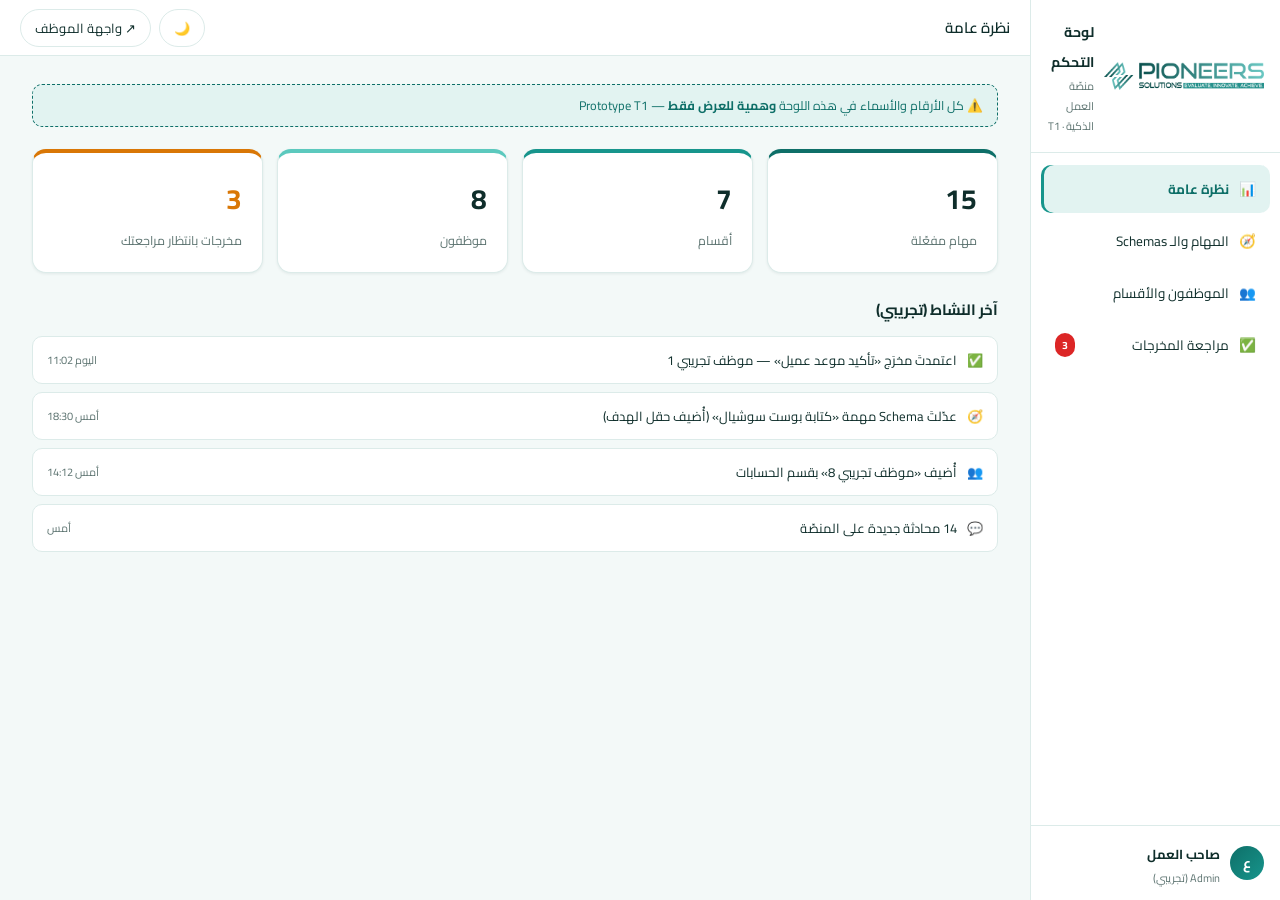
==== admin/index.html @ 3d386ad5 "Add files via upload" ====
<!DOCTYPE html>
<html lang="ar" dir="rtl">
<head>
  <meta charset="UTF-8">
  <meta name="viewport" content="width=device-width, initial-scale=1.0">
  <title>لوحة التحكم — منصّة العمل الذكية · Prototype T1</title>
  <link rel="icon" href="data:,"><!-- تبويب فارغ عمداً -->

  <!-- Professional Arabic/Latin font -->
  <link rel="preconnect" href="https://fonts.googleapis.com">
  <link rel="preconnect" href="https://fonts.gstatic.com" crossorigin>
  <link href="https://fonts.googleapis.com/css2?family=Cairo:wght@400;600;700;800&display=swap" rel="stylesheet">

  <!-- Reuse platform design system + admin-specific styles -->
  <link rel="stylesheet" href="../css/base.css">
  <link rel="stylesheet" href="../css/components.css">
  <link rel="stylesheet" href="../css/admin.css">
</head>
<body>

<div id="adminApp">
  <!-- ===== Admin Sidebar ===== -->
  <aside class="admin-side">
    <div class="side-head">
      <div class="logo">
        <span class="logo-fallback">⚙</span>
        <img src="../logo.png" alt="Logo" onload="this.parentElement.classList.add('has-img')">
      </div>
      <div>
        <strong>لوحة التحكم</strong>
        <small>منصّة العمل الذكية · T1</small>
      </div>
    </div>
    <nav class="admin-nav">
      <button class="nav-item active" data-view="overview">📊 <span>نظرة عامة</span></button>
      <button class="nav-item" data-view="tasks">🧭 <span>المهام والـ Schemas</span></button>
      <button class="nav-item" data-view="employees">👥 <span>الموظفون والأقسام</span></button>
      <button class="nav-item" data-view="review">✅ <span>مراجعة المخرجات</span> <b class="badge" id="reviewBadge">3</b></button>
    </nav>
    <div class="side-foot">
      <div class="avatar">ع</div>
      <div><b>صاحب العمل</b><small>Admin (تجريبي)</small></div>
    </div>
  </aside>

  <div class="scrim" id="scrim"></div>

  <!-- ===== Main ===== -->
  <main class="admin-main">
    <div class="topbar">
      <button class="burger" id="burgerBtn" aria-label="القائمة">☰</button>
      <h2 id="viewTitle">نظرة عامة</h2>
      <div class="top-actions">
        <button class="chip-btn" id="themeBtn">🌙</button>
        <a class="chip-btn" href="../index.html">↗ واجهة الموظف</a>
      </div>
    </div>

    <!-- ========== Overview ========== -->
    <section id="view-overview" class="admin-view active">
      <div class="demo-banner">⚠️ كل الأرقام والأسماء في هذه اللوحة <b>وهمية للعرض فقط</b> — Prototype T1</div>
      <div class="stat-grid">
        <div class="stat-tile"><span class="stat-num" id="statTasks">—</span><span class="stat-lbl">مهام مفعّلة</span></div>
        <div class="stat-tile"><span class="stat-num" id="statRoles">—</span><span class="stat-lbl">أقسام</span></div>
        <div class="stat-tile"><span class="stat-num" id="statEmps">—</span><span class="stat-lbl">موظفون</span></div>
        <div class="stat-tile warn"><span class="stat-num" id="statPending">—</span><span class="stat-lbl">مخرجات بانتظار مراجعتك</span></div>
      </div>
      <h3 class="sec-title">آخر النشاط (تجريبي)</h3>
      <div class="activity-list" id="activityList"></div>
    </section>

    <!-- ========== Tasks & Schemas ========== -->
    <section id="view-tasks" class="admin-view">
      <div class="view-head">
        <p class="view-sub">هنا تتحكم في «الممر الإجباري»: كل مهمة = تعليمات للنموذج + Schema حقول إلزامية.</p>
        <button class="btn-primary slim" id="newTaskAdminBtn">＋ مهمة جديدة</button>
      </div>
      <div class="tasks-layout">
        <div class="tasks-list" id="adminTaskList"></div>
        <div class="task-builder" id="taskBuilder">
          <div class="builder-empty" id="builderEmpty">⬆ اختر مهمة من القائمة لتحريرها — أو أنشئ مهمة جديدة</div>
          <div id="builderForm" style="display:none">
            <h3 class="sec-title">تحرير المهمة</h3>
            <div class="b-field"><label>اسم المهمة</label><input type="text" id="bName"></div>
            <div class="b-row">
              <div class="b-field"><label>الأيقونة</label><input type="text" id="bIcon" maxlength="2"></div>
              <div class="b-field"><label>القسم المسموح له</label>
                <select id="bRole">
                  <option value="reception">الاستقبال</option>
                  <option value="marketing">التسويق</option>
                  <option value="social">السوشيال ميديا</option>
                  <option value="website">المواقع والمتاجر</option>
                  <option value="stores">المستودعات</option>
                  <option value="hr">الموارد البشرية (HR)</option>
                  <option value="accounting">الحسابات</option>
                </select>
              </div>
            </div>
            <div class="b-field">
              <label>تعليمات النموذج (System Instructions) 🔒</label>
              <textarea id="bInstructions" rows="4" placeholder="التعليمات التي تحكم سلوك النموذج في هذه المهمة — لا يراها الموظف أبداً"></textarea>
              <small class="b-hint">لا يراها الموظف — تُخزَّن في الخادم فقط في النسخة الفعلية</small>
            </div>
            <h4 class="sec-title sm">حقول الـ Schema الإلزامية</h4>
            <div id="fieldsList"></div>
            <button class="chip-btn" id="addFieldBtn">＋ إضافة حقل</button>
            <div class="builder-actions">
              <button class="btn-primary slim" id="saveTaskBtn">حفظ (تجريبي)</button>
              <button class="chip-btn danger" id="disableTaskBtn">تعطيل المهمة</button>
            </div>
          </div>
        </div>
        <div class="task-preview">
          <h4 class="sec-title sm">👁 معاينة حية — كما يراها الموظف</h4>
          <div id="livePreview" class="preview-box"><div class="builder-empty">المعاينة تظهر عند اختيار مهمة</div></div>
        </div>
      </div>
    </section>

    <!-- ========== Employees & Roles ========== -->
    <section id="view-employees" class="admin-view">
      <p class="view-sub">كل موظف يُربط بقسم واحد — والقسم يحدد المهام التي يراها في مكتبته.</p>
      <table class="emp-table">
        <thead><tr><th>الموظف</th><th>القسم</th><th>الحالة</th><th></th></tr></thead>
        <tbody id="empTableBody"></tbody>
      </table>
      <button class="chip-btn" id="addEmpBtn">＋ إضافة موظف (تجريبي)</button>
    </section>

    <!-- ========== Review Queue ========== -->
    <section id="view-review" class="admin-view">
      <p class="view-sub">مخرجات الموظفين بانتظار قرارك — لا يُعتمد أي مخرَج تلقائياً (مراجعة بشرية إلزامية).</p>
      <div id="reviewList"></div>
    </section>
  </main>
</div>

<script src="../js/admin-data.js"></script>
<script src="../js/admin.js"></script>
</body>
</html>
---- css/base.css ----
/* ============================================================
   base.css — Design tokens (CSS Variables) · Reset · Themes · Logo
   Prototype T1 — منصّة العمل الذكية

   🎨 الباليت مستخرج من ألوان شعار Pioneers (درجات التيل):
   لتعديل أي درجة عدّل قيم --brand-* هنا فقط — كل الواجهة تتبعها.
   ============================================================ */

:root{
  /* درجات الشعار — من الأغمق للأفتح */
  --brand-900:#093734;
  --brand-700:#0e6f68;   /* اللون الأساسي (لون كلمة PIONEERS) */
  --brand-500:#17958c;   /* التيل المتوسط */
  --brand-300:#5cc9be;   /* الأكوا الفاتح (تدرج الأيقونة) */
  --brand-100:#d7f0ed;   /* أفتح درجة — خلفيات وشارات */

  --bg:#f3f9f8;
  --surface:#ffffff;
  --border:#dcebe9;
  --text:#0f2e2b;
  --text-2:#5c7370;
  --accent:var(--brand-700);
  --accent-soft:#e2f3f1;

  /* ألوان الحالات الوظيفية (نجاح/تحذير/خطأ) — تبقى مميزة للسلامة */
  --ok:#178c54;
  --warn:#d97706;
  --danger:#dc2626;

  --grad-brand:linear-gradient(135deg, var(--brand-700), var(--brand-500));
  --radius:14px;
  --shadow:0 1px 3px rgba(9,55,52,.08);
}

/* Dark theme — toggled via data-theme="dark" on <body> */
[data-theme="dark"]{
  --brand-100:#123430;

  --bg:#0c1917;
  --surface:#12231f;
  --border:#21403b;
  --text:#e6f2f0;
  --text-2:#8fa9a5;
  --accent:#3fc0b3;
  --accent-soft:#123430;

  --grad-brand:linear-gradient(135deg, #14857c, #3fc0b3);
  --shadow:0 1px 3px rgba(0,0,0,.45);
}

*{
  box-sizing:border-box;
  margin:0;
  padding:0;
  font-family:'Cairo',"Segoe UI",Tahoma,Arial,sans-serif;
}

body{
  background:var(--bg);
  color:var(--text);
  height:100vh;
  overflow:hidden;
  transition:background .25s, color .25s;
}

button{ font-family:inherit; cursor:pointer; }

.btn-primary{
  background:var(--grad-brand);
  color:#fff;
  border:none;
  border-radius:10px;
  padding:12px;
  font-size:15px;
  font-weight:700;
  transition:filter .15s, transform .1s;
}
.btn-primary:hover:not(:disabled){ filter:brightness(1.09); }
.btn-primary:active:not(:disabled){ transform:scale(.985); }
.btn-primary:disabled{ opacity:.45; cursor:not-allowed; }

/* ============ Burger + Scrim (قائمة الجوال) ============ */
.burger{
  display:none;
  align-items:center; justify-content:center;
  width:40px; height:40px;
  border:1px solid var(--border);
  border-radius:10px;
  background:var(--surface);
  color:var(--text);
  font-size:19px;
  flex-shrink:0;
}
.scrim{
  position:fixed; inset:0;
  background:rgba(9,55,52,.5);
  opacity:0; pointer-events:none;
  transition:opacity .2s;
  z-index:40;
}
.scrim.show{ opacity:1; pointer-events:auto; }
@media (max-width:860px){
  .burger{ display:inline-flex; }
}

/* ============ Logo ============
   يعرض logo.png من جذر المشروع تلقائياً؛
   وإن لم يوجد الملف يبقى الرمز الاحتياطي ⚙
   الشعار العريض (Wordmark) يُعرض كبيراً بلا صندوق حوله */
.logo{
  width:52px; height:52px;
  border-radius:14px;
  background:var(--grad-brand);
  color:#fff;
  display:flex; align-items:center; justify-content:center;
  font-size:26px; font-weight:700;
  margin:0 auto;
  overflow:hidden;
  flex-shrink:0;
}
.logo img{
  display:none;
  width:100%; height:100%;
  object-fit:contain;
}
.logo.has-img .logo-fallback{ display:none; }
.logo.has-img img{ display:block; }

/* عند تحميل الشعار: يتحرر من المربع ويُعرض بحجمه العريض */
.logo.has-img{
  width:auto;
  background:transparent;
  border:none;
  border-radius:10px;
}

/* شعار شاشة الدخول — كبير وبارز بعرض البطاقة */
.login-card .login-logo.has-img{
  width:100%;
  max-width:270px;
  height:96px;
  margin:0 auto 6px;
}

/* شعار الشريط الجانبي (واجهة الموظف + لوحة الأدمن) — عريض وواضح */
.side-head .logo.has-img,
.admin-side .side-head .logo.has-img{
  width:auto;
  max-width:160px;
  height:44px;
  margin:0;
}

/* في الوضع الداكن: خلفية بيضاء خفيفة خلف الشعار حتى يبقى مقروءاً */
[data-theme="dark"] .logo.has-img{
  background:#fff;
  padding:4px 8px;
}
---- css/components.css ----
/* ============================================================
   components.css — Task cards · Chat messages · Schema form cards
   ملوَّنة بدرجات شعار Pioneers فقط (--brand-*)
   Prototype T1 — منصّة العمل الذكية
   ============================================================ */

/* ===== Task library ===== */
.lib-hero h3{ font-size:22px; margin-bottom:6px; font-weight:800; }
.lib-hero p{ color:var(--text-2); font-size:14px; margin-bottom:26px; }

.role-badge{
  display:inline-flex; align-items:center; gap:6px;
  background:var(--grad-brand); color:#fff;
  border-radius:20px; padding:5px 14px;
  font-size:12px; font-weight:700;
  margin-bottom:14px;
}

.task-grid{
  display:grid;
  grid-template-columns:repeat(auto-fill,minmax(230px,1fr));
  gap:16px;
}
.task-card{
  background:var(--surface);
  border:1px solid var(--border);
  border-radius:var(--radius);
  padding:20px;
  cursor:pointer;
  transition:transform .15s, box-shadow .15s;
  box-shadow:var(--shadow);
  position:relative;
  overflow:hidden;
}
/* شريط علوي بدرجات الشعار — يتناوب بين ثلاث درجات */
.task-card::before{
  content:'';
  position:absolute; top:0; inset-inline:0;
  height:4px;
  background:var(--brand-700);
}
.task-card:nth-child(3n+2)::before{ background:var(--brand-500); }
.task-card:nth-child(3n)::before{ background:var(--brand-300); }

.task-card:hover{
  transform:translateY(-3px);
  box-shadow:0 8px 22px rgba(9,55,52,.16);
  border-color:var(--brand-300);
}
/* أيقونة داخل رقعة ملوَّنة بدرجات الشعار — تتناوب أيضاً */
.task-card .icon{
  font-size:24px;
  width:48px; height:48px;
  border-radius:13px;
  display:flex; align-items:center; justify-content:center;
  background:var(--brand-100);
  margin-bottom:12px;
}
.task-card:nth-child(3n+2) .icon{ background:var(--accent-soft); }
.task-card:nth-child(3n) .icon{ background:var(--brand-100); }

.task-card h4{ font-size:15px; margin-bottom:6px; font-weight:700; }
.task-card p{ font-size:12.5px; color:var(--text-2); line-height:1.5; }
.task-card .steps{ margin-top:12px; font-size:11px; color:var(--brand-500); font-weight:700; }
.task-card.locked{ opacity:.5; cursor:not-allowed; }
.task-card.locked::before{ background:var(--border); }
.task-card.locked:hover{ transform:none; border-color:var(--border); box-shadow:var(--shadow); }

/* ===== Chat messages ===== */
.messages{ flex:1; overflow-y:auto; padding:28px 0; }
.msg-row{
  max-width:760px;
  margin:0 auto 22px;
  padding:0 24px;
  display:flex; gap:12px;
}
.msg-avatar{
  width:32px; height:32px; border-radius:8px;
  flex-shrink:0;
  display:flex; align-items:center; justify-content:center;
  font-size:15px;
}
.msg-avatar.ai{ background:var(--grad-brand); color:#fff; }
.msg-avatar.user{ background:var(--brand-100); color:var(--brand-700); font-weight:700; }
.msg-body{ font-size:14.5px; line-height:1.75; padding-top:4px; min-width:0; flex:1; }
.msg-body .name{ font-size:12px; color:var(--text-2); margin-bottom:3px; }

/* ===== Schema form card (enforced inputs inside chat) ===== */
.form-card{
  background:var(--surface);
  border:1.5px solid var(--brand-500);
  border-radius:var(--radius);
  padding:20px;
  margin-top:12px;
  box-shadow:var(--shadow);
}
.form-card h5{ font-size:14px; margin-bottom:4px; display:flex; align-items:center; gap:8px; color:var(--brand-700); }
[data-theme="dark"] .form-card h5{ color:var(--brand-300); }
.form-card .req-note{ font-size:11.5px; color:var(--warn); margin-bottom:14px; }

.field{ margin-bottom:14px; }
.field label{ display:block; font-size:12.5px; font-weight:700; margin-bottom:6px; }
.field label .star{ color:var(--danger); }
.field input, .field select, .field textarea{
  width:100%;
  padding:10px 12px;
  border:1px solid var(--border);
  border-radius:9px;
  background:var(--bg); color:var(--text);
  font-size:13.5px;
}
.field input:focus, .field select:focus, .field textarea:focus{
  outline:none;
  border-color:var(--brand-500);
  box-shadow:0 0 0 3px var(--accent-soft);
}
.field textarea{ resize:vertical; min-height:64px; }
.field .valid-mark{ color:var(--ok); font-size:12px; display:none; }
.field.done .valid-mark{ display:inline; }

.form-progress{
  height:6px;
  background:var(--bg);
  border-radius:6px;
  margin-bottom:16px;
  overflow:hidden;
}
.form-progress i{
  display:block; height:100%; width:0%;
  background:linear-gradient(90deg, var(--brand-500), var(--brand-300));
  border-radius:6px;
  transition:width .3s;
}
.form-submit{ width:100%; }
.form-hint{ font-size:11.5px; color:var(--text-2); text-align:center; margin-top:8px; }

/* ===== Result card ===== */
.result-card{
  background:var(--accent-soft);
  border:1px solid var(--brand-300);
  border-radius:var(--radius);
  padding:18px;
  margin-top:12px;
  font-size:13.5px; line-height:1.8;
}
.result-card .tag{
  display:inline-block;
  background:var(--grad-brand); color:#fff;
  font-size:11px; border-radius:6px;
  padding:2px 10px; margin-bottom:8px;
  font-weight:700;
}

/* ===== Composer ===== */
.composer{
  border-top:1px solid var(--border);
  background:var(--surface);
  padding:14px 24px 18px;
}
.composer-inner{
  max-width:760px; margin:0 auto;
  display:flex; gap:10px; align-items:flex-end;
}
.composer textarea{
  flex:1;
  border:1px solid var(--border);
  border-radius:12px;
  padding:12px 14px;
  font-size:14px;
  background:var(--bg); color:var(--text);
  resize:none; height:48px;
}
.composer textarea:focus{
  outline:none;
  border-color:var(--brand-500);
}
.composer .send{
  background:var(--grad-brand);
  border:none; color:#fff;
  width:44px; height:44px;
  border-radius:11px; font-size:17px;
  flex-shrink:0;
}
.composer .send:disabled{ opacity:.4; cursor:not-allowed; }
.composer-note{
  max-width:760px; margin:8px auto 0;
  font-size:11px; color:var(--text-2); text-align:center;
}
.lock-banner{
  max-width:760px; margin:0 auto 10px;
  background:var(--accent-soft);
  border:1px dashed var(--brand-500);
  color:var(--brand-700);
  font-size:12px; border-radius:10px;
  padding:8px 14px;
  display:none; align-items:center; gap:8px;
}
[data-theme="dark"] .lock-banner{ color:var(--brand-300); }
.lock-banner.show{ display:flex; }

/* ===== 📱 الجوال ===== */
@media (max-width:860px){
  .task-grid{ grid-template-columns:repeat(auto-fill,minmax(150px,1fr)); gap:12px; }
  .task-card{ padding:16px 14px; }
  .lib-hero h3{ font-size:19px; }
}
---- css/admin.css ----
/* ============================================================
   admin.css — Admin console: nav · stat tiles · task builder ·
   employees table · review queue
   Prototype T1 — منصّة العمل الذكية (لوحة التحكم)
   يعتمد على tokens في base.css و بطاقات components.css
   ============================================================ */

#adminApp{ display:flex; height:100vh; }

/* ===== Sidebar ===== */
.admin-side{
  width:250px; flex-shrink:0;
  background:var(--surface);
  border-inline-end:1px solid var(--border);
  display:flex; flex-direction:column;
}
.admin-side .side-head{
  padding:16px; display:flex; align-items:center; gap:10px;
  border-bottom:1px solid var(--border);
}
.admin-side .side-head .logo{ width:34px; height:34px; font-size:17px; margin:0; }
.admin-side .side-head strong{ font-size:14px; }
.admin-side .side-head small{ display:block; font-size:11px; color:var(--text-2); }

.admin-nav{ flex:1; padding:12px 10px; display:flex; flex-direction:column; gap:4px; }
.nav-item{
  display:flex; align-items:center; gap:10px;
  padding:11px 14px;
  border:none; background:none;
  border-radius:10px;
  font-size:13.5px; color:var(--text);
  text-align:start; width:100%;
}
.nav-item:hover{ background:var(--bg); }
.nav-item.active{ background:var(--accent-soft); color:var(--accent); font-weight:700; box-shadow:inset 3px 0 0 var(--brand-500); }
.nav-item .badge{
  margin-inline-start:auto;
  background:var(--danger); color:#fff;
  font-size:10.5px; border-radius:10px;
  padding:2px 7px; font-weight:700;
}
.admin-side .side-foot{
  border-top:1px solid var(--border);
  padding:12px 16px; display:flex; align-items:center; gap:10px;
}
.admin-side .avatar{
  width:34px; height:34px; border-radius:50%;
  background:var(--grad-brand); color:#fff;
  display:flex; align-items:center; justify-content:center;
  font-weight:700; font-size:14px;
}
.admin-side .side-foot small{ color:var(--text-2); font-size:11px; display:block; }
.admin-side .side-foot b{ font-size:13px; }

/* ===== Main ===== */
.admin-main{ flex:1; display:flex; flex-direction:column; min-width:0; }
.admin-main .topbar{
  height:56px; border-bottom:1px solid var(--border);
  background:var(--surface);
  display:flex; align-items:center; justify-content:space-between;
  padding:0 20px;
}
.admin-main .topbar h2{ font-size:15px; font-weight:600; }
.admin-main .top-actions{ display:flex; gap:8px; }
.admin-main .chip-btn{
  border:1px solid var(--border); background:var(--surface); color:var(--text);
  border-radius:20px; padding:6px 14px; font-size:13px;
  text-decoration:none; display:inline-flex; align-items:center; gap:6px;
}
.admin-main .chip-btn:hover{ background:var(--bg); }
.chip-btn.danger{ color:var(--danger); border-color:var(--danger); }

.admin-view{ display:none; flex:1; overflow-y:auto; padding:28px 32px; }
.admin-view.active{ display:block; }

.demo-banner{
  background:var(--accent-soft); border:1px dashed var(--accent); color:var(--accent);
  border-radius:10px; padding:9px 14px; font-size:12.5px; margin-bottom:22px;
}
.view-head{ display:flex; align-items:center; justify-content:space-between; gap:14px; margin-bottom:18px; }
.view-sub{ color:var(--text-2); font-size:13.5px; margin-bottom:18px; }
.sec-title{ font-size:15px; margin:22px 0 12px; }
.sec-title.sm{ font-size:13px; margin:14px 0 10px; }
.btn-primary.slim{ padding:9px 18px; font-size:13.5px; width:auto; }

/* ===== Overview ===== */
.stat-grid{
  display:grid; grid-template-columns:repeat(auto-fit,minmax(170px,1fr));
  gap:14px;
}
.stat-tile{
  background:var(--surface); border:1px solid var(--border);
  border-radius:var(--radius); box-shadow:var(--shadow);
  padding:20px; display:flex; flex-direction:column; gap:4px;
}
.stat-tile .stat-num{ font-size:28px; font-weight:700; }
.stat-tile .stat-lbl{ font-size:12.5px; color:var(--text-2); }
/* شرائط علوية بدرجات الشعار — تتناوب */
.stat-tile{ border-top:4px solid var(--brand-700); }
.stat-grid .stat-tile:nth-child(2){ border-top-color:var(--brand-500); }
.stat-grid .stat-tile:nth-child(3){ border-top-color:var(--brand-300); }
.stat-tile.warn{ border-top-color:var(--warn); }
.stat-tile.warn .stat-num{ color:var(--warn); }

.activity-list{ display:flex; flex-direction:column; gap:8px; }
.activity-item{
  background:var(--surface); border:1px solid var(--border);
  border-radius:10px; padding:11px 14px;
  font-size:13px; display:flex; gap:10px; align-items:center;
}
.activity-item small{ margin-inline-start:auto; color:var(--text-2); font-size:11px; white-space:nowrap; }

/* ===== Tasks & Schema builder ===== */
.tasks-layout{
  display:grid;
  grid-template-columns:230px 1fr 300px;
  gap:18px; align-items:start;
}
.tasks-list{ display:flex; flex-direction:column; gap:8px; }
.t-item{
  background:var(--surface); border:1px solid var(--border);
  border-radius:10px; padding:12px 14px;
  cursor:pointer; font-size:13px;
  display:flex; align-items:center; gap:9px;
}
.t-item:hover{ border-color:var(--accent); }
.t-item.active{ border-color:var(--brand-500); background:var(--accent-soft); font-weight:700; }
.t-item .t-role{ margin-inline-start:auto; font-size:10.5px; color:var(--text-2); }
.t-item.off{ opacity:.45; }

.task-builder{
  background:var(--surface); border:1px solid var(--border);
  border-radius:var(--radius); box-shadow:var(--shadow);
  padding:20px; min-height:340px;
}
.builder-empty{ color:var(--text-2); font-size:13px; text-align:center; padding:40px 10px; }
.b-field{ margin-bottom:13px; }
.b-row{ display:grid; grid-template-columns:90px 1fr; gap:12px; }
.b-field label{ display:block; font-size:12.5px; font-weight:600; margin-bottom:6px; }
.b-field input, .b-field select, .b-field textarea{
  width:100%; padding:9px 12px;
  border:1px solid var(--border); border-radius:9px;
  background:var(--bg); color:var(--text); font-size:13px;
}
.b-hint{ display:block; font-size:11px; color:var(--warn); margin-top:5px; }
.builder-actions{ display:flex; gap:10px; margin-top:18px; }

.f-row{
  display:grid; grid-template-columns:1fr 110px 34px;
  gap:8px; margin-bottom:8px; align-items:center;
}
.f-row input, .f-row select{
  padding:8px 10px; border:1px solid var(--border); border-radius:8px;
  background:var(--bg); color:var(--text); font-size:12.5px; width:100%;
}
.f-del{
  border:1px solid var(--border); background:var(--surface); color:var(--danger);
  border-radius:8px; height:34px; font-size:14px;
}
.f-del:hover{ border-color:var(--danger); }

.task-preview .preview-box{
  background:var(--bg); border:1px dashed var(--border);
  border-radius:var(--radius); padding:14px;
}
.task-preview .form-card{ margin-top:0; }

/* ===== Employees ===== */
.emp-table{
  width:100%; border-collapse:collapse;
  background:var(--surface); border:1px solid var(--border);
  border-radius:var(--radius); overflow:hidden;
  font-size:13px; margin-bottom:14px;
}
.emp-table th, .emp-table td{
  padding:12px 14px; text-align:start;
  border-bottom:1px solid var(--border);
}
.emp-table th{ background:var(--bg); font-size:12px; color:var(--text-2); }
.emp-table select{
  padding:7px 10px; border:1px solid var(--border); border-radius:8px;
  background:var(--bg); color:var(--text); font-size:12.5px;
}
.pill{ font-size:11px; border-radius:12px; padding:3px 10px; font-weight:600; }
.pill.on{ background:#e8f7ee; color:var(--ok); }
.pill.off{ background:#fdeaea; color:var(--danger); }
[data-theme="dark"] .pill.on{ background:#12301d; }
[data-theme="dark"] .pill.off{ background:#3a1717; }

/* ===== Review queue ===== */
.review-card{
  background:var(--surface); border:1px solid var(--border);
  border-radius:var(--radius); box-shadow:var(--shadow);
  padding:18px; margin-bottom:14px;
}
.review-meta{
  display:flex; gap:10px; align-items:center;
  font-size:12px; color:var(--text-2); margin-bottom:10px; flex-wrap:wrap;
}
.review-meta b{ color:var(--text); font-size:13px; }
.review-output{
  background:var(--bg); border:1px solid var(--border);
  border-radius:10px; padding:12px 14px;
  font-size:13.5px; line-height:1.8; margin-bottom:12px;
}
.review-actions{ display:flex; gap:10px; }
.btn-ok{
  background:var(--ok); color:#fff; border:none;
  border-radius:9px; padding:9px 18px; font-size:13px; font-weight:600;
}
.btn-back{
  background:none; color:var(--warn); border:1px solid var(--warn);
  border-radius:9px; padding:9px 18px; font-size:13px;
}
.review-done{ opacity:.55; }
.review-done .review-actions{ display:none; }
.review-state{ font-size:12px; font-weight:700; }
.review-state.ok{ color:var(--ok); }
.review-state.back{ color:var(--warn); }
.empty-note{ color:var(--text-2); font-size:13px; text-align:center; padding:30px; }


/* ============================================================
   📱 الجوال — لوحة الأدمن: برجر + أعمدة مكدسة
   ============================================================ */
@media (max-width:860px){
  .admin-side{
    position:fixed; top:0; bottom:0;
    width:270px; max-width:84vw;
    z-index:50;
    transition:transform .25s ease;
    box-shadow:0 0 30px rgba(9,55,52,.25);
  }
  [dir="rtl"] .admin-side{ right:0; transform:translateX(102%); }
  [dir="ltr"] .admin-side{ left:0;  transform:translateX(-102%); }
  .admin-side.open{ transform:translateX(0) !important; }

  .admin-main .topbar{ padding:0 12px; }
  .admin-view{ padding:18px 14px; }

  .tasks-layout{ grid-template-columns:1fr; }
  .task-preview{ order:3; }

  .stat-grid{ grid-template-columns:repeat(2,1fr); }
  .stat-tile .stat-num{ font-size:22px; }

  .emp-table{ display:block; overflow-x:auto; white-space:nowrap; }
  .view-head{ flex-direction:column; align-items:stretch; }
  .b-row{ grid-template-columns:80px 1fr; }
  .review-actions{ flex-wrap:wrap; }
}
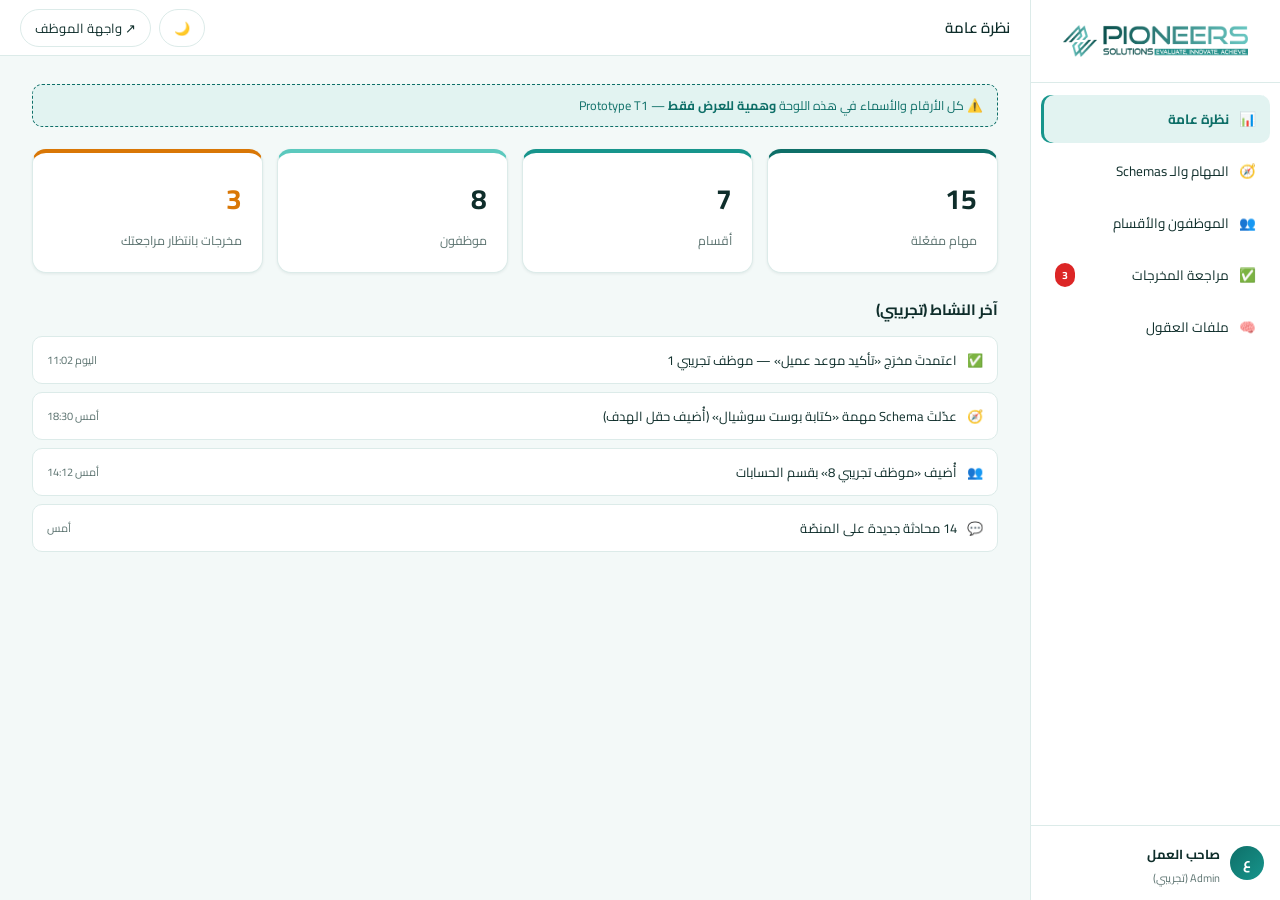
==== commit a3711d02: "Update index.html" ====
--- a/admin/index.html
+++ b/admin/index.html
@@ -36,6 +36,7 @@
       <button class="nav-item" data-view="tasks">🧭 <span>المهام والـ Schemas</span></button>
       <button class="nav-item" data-view="employees">👥 <span>الموظفون والأقسام</span></button>
       <button class="nav-item" data-view="review">✅ <span>مراجعة المخرجات</span> <b class="badge" id="reviewBadge">3</b></button>
+      <button class="nav-item" data-view="mindfiles">🧠 <span>ملفات العقول</span></button>
     </nav>
     <div class="side-foot">
       <div class="avatar">ع</div>
@@ -132,6 +133,42 @@
       <p class="view-sub">مخرجات الموظفين بانتظار قرارك — لا يُعتمد أي مخرَج تلقائياً (مراجعة بشرية إلزامية).</p>
       <div id="reviewList"></div>
     </section>
+
+    <!-- ========== Mind Files (منظومة العقول · المرحلة 1) ========== -->
+    <section id="view-mindfiles" class="admin-view">
+      <div class="demo-banner">🔒 GOV-SEC: فلتر البوابة يُفعَّل في المرحلة 3 — <b>حتى حينها: بيانات وهمية فقط، ممنوع أي بيانات حقيقية</b> (تراخيص · سجلات · أسرار).</div>
+      <div class="view-head">
+        <p class="view-sub">مكتبة ملفات منظومة العقول — الترويسة-9 إلزامية كاملة، والفراغ المقصود يُكتب <b>-</b> صراحة.</p>
+        <div>
+          <button class="chip-btn" id="mfTabActive">النشطة (Active)</button>
+          <button class="chip-btn" id="mfTabArchive">🗄 الأرشيف (Superseded)</button>
+        </div>
+      </div>
+
+      <div class="task-builder" style="margin-bottom:16px">
+        <h4 class="sec-title sm">＋ إدخال ملف جديد (الترويسة-9)</h4>
+        <div class="b-row" style="grid-template-columns:2fr 1fr 1fr">
+          <div class="b-field"><label>1· الملف (نظام التسمية §14)</label><input type="text" id="mfName" placeholder="ALL_GOV_M6_Operating-Rules_V1-0_170726"></div>
+          <div class="b-field"><label>3· الحالة</label><select id="mfStage"><option>V</option><option>T1</option><option>T2</option><option>T3</option><option>Final</option></select></div>
+          <div class="b-field"><label>نسخة</label><input type="text" id="mfStageV" value="V1.0"></div>
+        </div>
+        <div class="b-row" style="grid-template-columns:1fr 1fr 1fr">
+          <div class="b-field"><label>4· حالة السريان</label><select id="mfStatus"><option>Active</option><option>Superseded</option><option>Gap</option></select></div>
+          <div class="b-field"><label>5· يلغي (- أو اسم ملف)</label><input type="text" id="mfSupersedes" value="-"></div>
+          <div class="b-field"><label>6· الطبقة</label><input type="text" id="mfLayer" placeholder="central / dept:MKT / role:seo"></div>
+        </div>
+        <div class="b-row" style="grid-template-columns:1fr 1fr 1fr">
+          <div class="b-field"><label>7· يورَّث إلى</label><input type="text" id="mfInherits" placeholder="all / dept:MKT / -"></div>
+          <div class="b-field"><label>8· حساسية السطح</label><select id="mfSens"><option>2-internal-no-output</option><option>1-surface</option><option>0-public</option></select></div>
+          <div class="b-field"><label>9· القرار الأم</label><input type="text" id="mfDecision" placeholder="D-16 / -"></div>
+        </div>
+        <div class="b-field"><label>المحتوى (Markdown كاملاً)</label><textarea id="mfContent" rows="6" placeholder="الصق محتوى الملف كما اعتُمد حرفياً"></textarea></div>
+        <button class="btn-primary slim" id="mfCreateBtn">إدخال الملف</button>
+        <small id="mfMsg" style="display:block;margin-top:8px;color:var(--text-2)"></small>
+      </div>
+
+      <div id="mfList"></div>
+    </section>
   </main>
 </div>
 
--- a/css/base.css
+++ b/css/base.css
@@ -146,10 +146,14 @@
 .side-head .logo.has-img,
 .admin-side .side-head .logo.has-img{
   width:auto;
-  max-width:160px;
-  height:44px;
-  margin:0;
+  max-width:185px;
+  height:50px;
+  margin:0 auto;
 }
+
+/* عند تحميل الشعار العريض: يُخفى النص المجاور (الشعار يغني عنه) ويتوسط الشعار */
+.side-head:has(.logo.has-img){ justify-content:center; }
+.side-head:has(.logo.has-img) > div:not(.logo){ display:none; }
 
 /* في الوضع الداكن: خلفية بيضاء خفيفة خلف الشعار حتى يبقى مقروءاً */
 [data-theme="dark"] .logo.has-img{
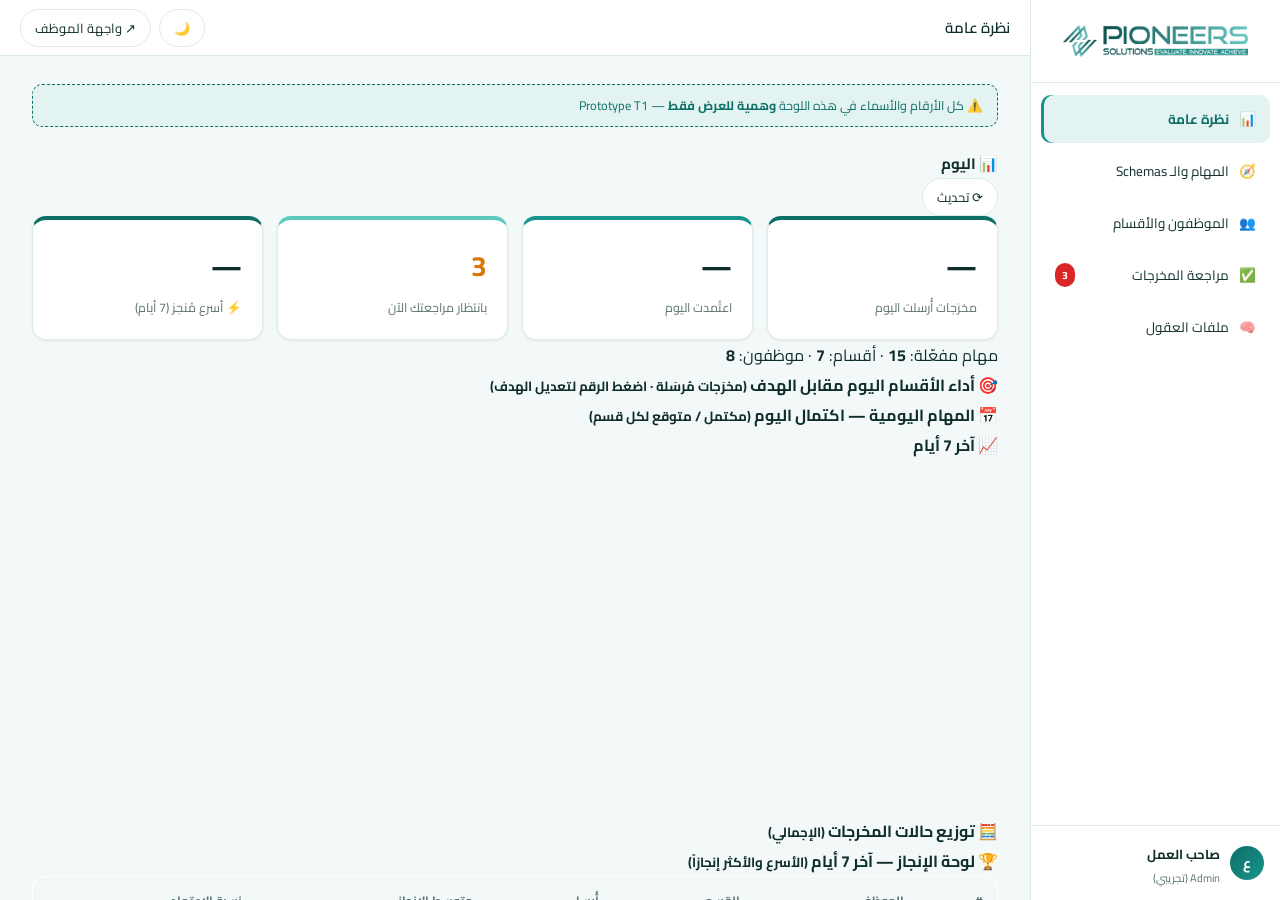
==== commit 6228c910: "Update index.html" ====
--- a/admin/index.html
+++ b/admin/index.html
@@ -57,16 +57,60 @@
       </div>
     </div>
 
-    <!-- ========== Overview ========== -->
+    <!-- ========== Overview — لوحة الإحصائيات ========== -->
     <section id="view-overview" class="admin-view active">
       <div class="demo-banner">⚠️ كل الأرقام والأسماء في هذه اللوحة <b>وهمية للعرض فقط</b> — Prototype T1</div>
-      <div class="stat-grid">
-        <div class="stat-tile"><span class="stat-num" id="statTasks">—</span><span class="stat-lbl">مهام مفعّلة</span></div>
-        <div class="stat-tile"><span class="stat-num" id="statRoles">—</span><span class="stat-lbl">أقسام</span></div>
-        <div class="stat-tile"><span class="stat-num" id="statEmps">—</span><span class="stat-lbl">موظفون</span></div>
-        <div class="stat-tile warn"><span class="stat-num" id="statPending">—</span><span class="stat-lbl">مخرجات بانتظار مراجعتك</span></div>
-      </div>
-      <h3 class="sec-title">آخر النشاط (تجريبي)</h3>
+
+      <!-- KPI اليوم -->
+      <div class="dash-head">
+        <h3 class="sec-title" style="margin:0">📊 اليوم <small id="dashDate" style="color:var(--text-2);font-weight:400"></small></h3>
+        <button class="chip-btn" id="dashRefresh">⟳ تحديث</button>
+      </div>
+      <div class="stat-grid kpi-row">
+        <div class="stat-tile"><span class="stat-num" id="kpiSub">—</span><span class="stat-lbl">مخرَجات أُرسلت اليوم</span></div>
+        <div class="stat-tile"><span class="stat-num" id="kpiApp">—</span><span class="stat-lbl">اعتُمدت اليوم</span></div>
+        <div class="stat-tile warn"><span class="stat-num" id="statPending">—</span><span class="stat-lbl">بانتظار مراجعتك الآن</span></div>
+        <div class="stat-tile"><span class="stat-num sm-num" id="kpiFast">—</span><span class="stat-lbl">⚡ أسرع مُنجز (7 أيام)</span></div>
+      </div>
+      <div class="meta-strip">مهام مفعّلة: <b id="statTasks">—</b> · أقسام: <b id="statRoles">—</b> · موظفون: <b id="statEmps">—</b></div>
+
+      <!-- شبكة اللوحة -->
+      <div class="dash-grid">
+        <div class="dash-card">
+          <h4>🎯 أداء الأقسام اليوم مقابل الهدف <small>(مخرَجات مُرسَلة · اضغط الرقم لتعديل الهدف)</small></h4>
+          <div id="deptMeters" class="meters"></div>
+        </div>
+
+        <div class="dash-card">
+          <h4>📅 المهام اليومية — اكتمال اليوم <small>(مكتمل / متوقع لكل قسم)</small></h4>
+          <div id="dailyMeters" class="meters"></div>
+        </div>
+
+        <div class="dash-card">
+          <h4>📈 آخر 7 أيام</h4>
+          <div class="chart-legend" id="trendLegend"></div>
+          <div class="chart-wrap" dir="ltr" id="trendWrap">
+            <svg id="trendSvg" viewBox="0 0 640 230" preserveAspectRatio="none"></svg>
+            <div class="chart-tip" id="trendTip"></div>
+          </div>
+        </div>
+
+        <div class="dash-card">
+          <h4>🧮 توزيع حالات المخرجات <small>(الإجمالي)</small></h4>
+          <div class="stack-bar" id="statusBar"></div>
+          <div class="stack-legend" id="statusLegend"></div>
+        </div>
+
+        <div class="dash-card wide">
+          <h4>🏆 لوحة الإنجاز — آخر 7 أيام <small>(الأسرع والأكثر إنجازاً)</small></h4>
+          <div style="overflow-x:auto"><table class="emp-table" id="lbTable">
+            <thead><tr><th>#</th><th>الموظف</th><th>القسم</th><th>أُرسل</th><th>متوسط الإنجاز</th><th>نسبة الاعتماد</th></tr></thead>
+            <tbody id="lbBody"></tbody>
+          </table></div>
+        </div>
+      </div>
+
+      <h3 class="sec-title">آخر النشاط</h3>
       <div class="activity-list" id="activityList"></div>
     </section>
 
@@ -98,6 +142,11 @@
               </div>
             </div>
             <div class="b-field">
+              <label style="display:flex;align-items:center;gap:8px;cursor:pointer">
+                <input type="checkbox" id="bDaily" style="width:auto"> 📅 مهمة يومية إلزامية (تظهر للموظف كل يوم ويجب إرسال مخرَجها)
+              </label>
+            </div>
+            <div class="b-field">
               <label>تعليمات النموذج (System Instructions) 🔒</label>
               <textarea id="bInstructions" rows="4" placeholder="التعليمات التي تحكم سلوك النموذج في هذه المهمة — لا يراها الموظف أبداً"></textarea>
               <small class="b-hint">لا يراها الموظف — تُخزَّن في الخادم فقط في النسخة الفعلية</small>
@@ -130,7 +179,17 @@
 
     <!-- ========== Review Queue ========== -->
     <section id="view-review" class="admin-view">
-      <p class="view-sub">مخرجات الموظفين بانتظار قرارك — لا يُعتمد أي مخرَج تلقائياً (مراجعة بشرية إلزامية).</p>
+      <p class="view-sub">دورة المخرَج: Draft ← Pending-Review ← Approved / Rejected (بسبب إلزامي) — لا تصدير لأي مخرَج غير معتمد.</p>
+
+      <!-- لوحة دورة الحياة (المرحلة 4) -->
+      <div class="panel" id="lifecyclePanel" style="margin-bottom:14px">
+        <div id="lcStatus">⏳ جارٍ قراءة وضع الدورة...</div>
+        <div class="lc-controls" style="margin-top:8px; display:flex; gap:8px; flex-wrap:wrap; align-items:center">
+          <button class="chip-btn" id="goLiveBtn" style="display:none">🚀 تفعيل Go-Live (يبدأ عدّاد الفترة الانتقالية)</button>
+          <label style="display:none" id="rateWrap">نسبة العيّنة الرقابية (0–1): <input id="rateInp" type="text" size="4" style="width:60px"> <button class="chip-btn" id="rateBtn">حفظ</button></label>
+        </div>
+      </div>
+
       <div id="reviewList"></div>
     </section>
 
@@ -146,6 +205,14 @@
       </div>
 
       <div class="task-builder" style="margin-bottom:16px">
+        <h4 class="sec-title sm">📦 استيراد حزمة معتمدة (JSON)</h4>
+        <p class="view-sub" style="margin-bottom:10px">لتحميل حزم ملفات العقول الجاهزة — كل ملف يمر عبر بوابة GOV-SEC وتُسجَّل تجاوزات المالك.</p>
+        <input type="file" id="bundleFile" accept=".json" style="font-size:13px">
+        <button class="btn-primary slim" id="bundleBtn" style="margin-inline-start:10px">استيراد الحزمة</button>
+        <div id="bundleMsg" style="margin-top:10px;font-size:13px;color:var(--text-2)"></div>
+      </div>
+
+      <div class="task-builder" style="margin-bottom:16px">
         <h4 class="sec-title sm">＋ إدخال ملف جديد (الترويسة-9)</h4>
         <div class="b-row" style="grid-template-columns:2fr 1fr 1fr">
           <div class="b-field"><label>1· الملف (نظام التسمية §14)</label><input type="text" id="mfName" placeholder="ALL_GOV_M6_Operating-Rules_V1-0_170726"></div>
@@ -168,6 +235,34 @@
       </div>
 
       <div id="mfList"></div>
+
+      <!-- ===== المرحلة 2: العقول والتوريث ===== -->
+      <h3 class="sec-title">🕸 العقول والتوريث (المرحلة 2)</h3>
+      <p class="view-sub">الهرم: central → dept → role · العقل يقرأ فقط ما رُبط له وهو Active · كل قراءة تُسجَّل.</p>
+
+      <div class="task-builder" style="margin-bottom:16px">
+        <h4 class="sec-title sm">＋ إنشاء عقل</h4>
+        <div class="b-row" style="grid-template-columns:1fr 1fr 1fr 1fr 1fr">
+          <div class="b-field"><label>المعرّف</label><input type="text" id="mnId" placeholder="central / dept-MKT / role-seo"></div>
+          <div class="b-field"><label>الاسم</label><input type="text" id="mnName" placeholder="العقل المركزي"></div>
+          <div class="b-field"><label>الطبقة</label><select id="mnLayer"><option>central</option><option>dept</option><option>role</option></select></div>
+          <div class="b-field"><label>الأب (للقسم/الدور)</label><input type="text" id="mnParent" placeholder="central أو dept-MKT"></div>
+          <div class="b-field"><label>السطح</label><input type="text" id="mnSurface" value="-"></div>
+        </div>
+        <button class="btn-primary slim" id="mnCreateBtn">إنشاء العقل</button>
+        <small id="mnMsg" style="display:block;margin-top:8px;color:var(--text-2)"></small>
+      </div>
+
+      <div id="mindsList"></div>
+
+      <h4 class="sec-title sm">📜 سجل الوصول (أي عقل قرأ أي ملف ومتى)</h4>
+      <button class="chip-btn" id="alBtn">تحديث السجل</button>
+      <div id="alList" style="margin-top:10px"></div>
+
+      <!-- ===== المرحلة 3: حوادث بوابة GOV-SEC ===== -->
+      <h4 class="sec-title sm">🚨 حوادث بوابة GOV-SEC</h4>
+      <button class="chip-btn" id="incBtn">تحديث الحوادث</button>
+      <div id="incList" style="margin-top:10px"></div>
     </section>
   </main>
 </div>
--- a/css/components.css
+++ b/css/components.css
@@ -204,3 +204,17 @@
   .task-card{ padding:16px 14px; }
   .lib-hero h3{ font-size:19px; }
 }
+
+/* دورة المخرَج (المرحلة 4) — شريط إرسال المسودة للمراجعة */
+.submit-bar{
+  margin:10px 44px 16px; padding:10px 14px;
+  border:1px dashed var(--brand-300, #999); border-radius:10px;
+  display:flex; align-items:center; gap:12px; flex-wrap:wrap;
+  background:var(--accent-soft, rgba(0,0,0,.03));
+}
+.submit-bar small{ opacity:.8; }
+.btn-submit-review{
+  border:none; border-radius:8px; padding:8px 18px; cursor:pointer;
+  background:var(--brand-600, #0a7d6c); color:#fff; font-weight:700; font-family:inherit;
+}
+.btn-submit-review:disabled{ opacity:.6; cursor:default; }
--- a/css/admin.css
+++ b/css/admin.css
@@ -249,3 +249,12 @@
   .b-row{ grid-template-columns:80px 1fr; }
   .review-actions{ flex-wrap:wrap; }
 }
+
+/* لوحة دورة المخرَج (المرحلة 4) */
+#lifecyclePanel{
+  background:var(--card, #fff); border:1px solid var(--border, #e3e3e3);
+  border-radius:12px; padding:14px 16px; font-size:14px;
+}
+#lifecyclePanel .lc-controls input{
+  border:1px solid var(--border, #ccc); border-radius:6px; padding:4px 6px; font-family:inherit;
+}
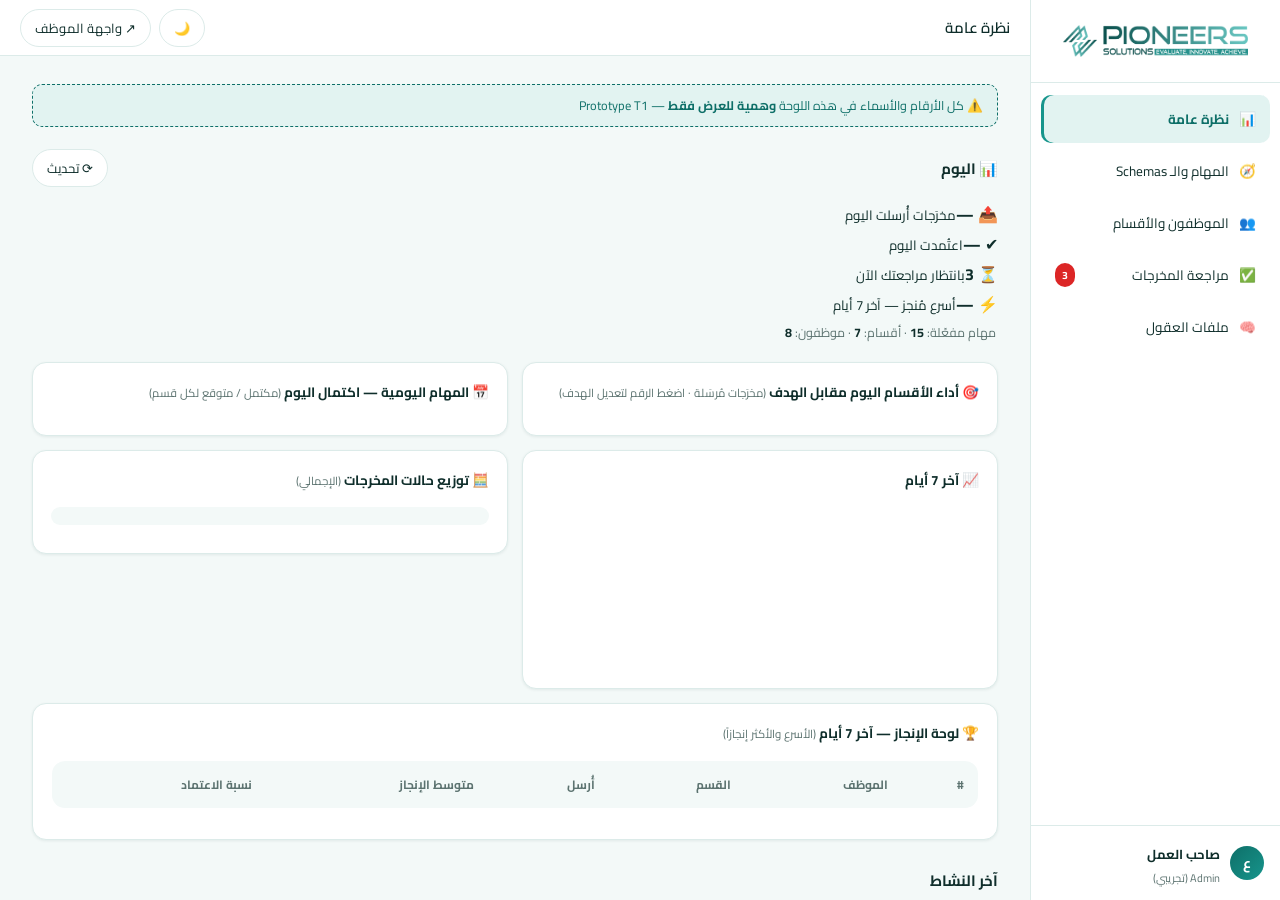
==== commit 62cd5073: "Update index.html" ====
--- a/admin/index.html
+++ b/admin/index.html
@@ -66,11 +66,23 @@
         <h3 class="sec-title" style="margin:0">📊 اليوم <small id="dashDate" style="color:var(--text-2);font-weight:400"></small></h3>
         <button class="chip-btn" id="dashRefresh">⟳ تحديث</button>
       </div>
-      <div class="stat-grid kpi-row">
-        <div class="stat-tile"><span class="stat-num" id="kpiSub">—</span><span class="stat-lbl">مخرَجات أُرسلت اليوم</span></div>
-        <div class="stat-tile"><span class="stat-num" id="kpiApp">—</span><span class="stat-lbl">اعتُمدت اليوم</span></div>
-        <div class="stat-tile warn"><span class="stat-num" id="statPending">—</span><span class="stat-lbl">بانتظار مراجعتك الآن</span></div>
-        <div class="stat-tile"><span class="stat-num sm-num" id="kpiFast">—</span><span class="stat-lbl">⚡ أسرع مُنجز (7 أيام)</span></div>
+      <div class="kpi-row2">
+        <div class="kpi-tile">
+          <span class="kpi-ico">📤</span>
+          <span class="kpi-body"><b class="kpi-num" id="kpiSub">—</b><small>مخرَجات أُرسلت اليوم</small></span>
+        </div>
+        <div class="kpi-tile">
+          <span class="kpi-ico ok">✔</span>
+          <span class="kpi-body"><b class="kpi-num" id="kpiApp">—</b><small>اعتُمدت اليوم</small></span>
+        </div>
+        <div class="kpi-tile">
+          <span class="kpi-ico warn">⏳</span>
+          <span class="kpi-body"><b class="kpi-num" id="statPending">—</b><small>بانتظار مراجعتك الآن</small></span>
+        </div>
+        <div class="kpi-tile">
+          <span class="kpi-ico zap">⚡</span>
+          <span class="kpi-body"><b class="kpi-num kpi-txt" id="kpiFast">—</b><small>أسرع مُنجز — آخر 7 أيام</small></span>
+        </div>
       </div>
       <div class="meta-strip">مهام مفعّلة: <b id="statTasks">—</b> · أقسام: <b id="statRoles">—</b> · موظفون: <b id="statEmps">—</b></div>
 
--- a/css/components.css
+++ b/css/components.css
@@ -218,3 +218,24 @@
   background:var(--brand-600, #0a7d6c); color:#fff; font-weight:700; font-family:inherit;
 }
 .btn-submit-review:disabled{ opacity:.6; cursor:default; }
+
+/* 📅 المهام اليومية في مكتبة الموظف */
+.grid-sec{
+  grid-column:1 / -1;
+  font-size:14px; font-weight:800;
+  display:flex; align-items:center; gap:10px; flex-wrap:wrap;
+  margin:6px 2px 0;
+}
+.grid-sec small{ color:var(--text-2); font-weight:400; font-size:11.5px; }
+.daily-count{
+  background:var(--warn); color:#fff;
+  border-radius:12px; padding:2px 10px; font-size:11.5px;
+}
+.daily-count.all-done{ background:var(--ok); }
+.daily-badge{
+  margin-top:10px; font-size:11px; font-weight:700;
+  color:var(--warn);
+}
+.daily-badge.done{ color:var(--ok); }
+.task-card.daily-done{ border-color:var(--ok); }
+.task-card.daily-done::before{ background:var(--ok); }
--- a/css/admin.css
+++ b/css/admin.css
@@ -258,3 +258,81 @@
 #lifecyclePanel .lc-controls input{
   border:1px solid var(--border, #ccc); border-radius:6px; padding:4px 6px; font-family:inherit;
 }
+
+/* ============================================================
+   📊 لوحة الإحصائيات (Dashboard)
+   ============================================================ */
+.dash-head{ display:flex; align-items:center; justify-content:space-between; gap:10px; margin-bottom:12px; }
+.kpi-row{ margin-bottom:10px; }
+.stat-num.sm-num{ font-size:16px; line-height:1.5; padding-top:6px; }
+.meta-strip{ color:var(--text-2); font-size:12.5px; margin:2px 2px 18px; }
+.meta-strip b{ color:var(--text); }
+
+.dash-grid{
+  display:grid; grid-template-columns:1fr 1fr; gap:14px;
+  align-items:start; margin-bottom:26px;
+}
+.dash-card{
+  background:var(--surface); border:1px solid var(--border);
+  border-radius:var(--radius); box-shadow:var(--shadow);
+  padding:16px 18px; min-width:0;
+}
+.dash-card.wide{ grid-column:1 / -1; }
+.dash-card h4{ font-size:13.5px; margin-bottom:14px; }
+.dash-card h4 small{ color:var(--text-2); font-weight:400; font-size:11.5px; }
+
+/* Meters — أشرطة الهدف */
+.meters{ display:flex; flex-direction:column; gap:10px; }
+.meter-row{ display:flex; align-items:center; gap:10px; }
+.meter-name{ width:120px; flex-shrink:0; font-size:12.5px; font-weight:600; }
+.meter-track{
+  flex:1; height:14px; background:var(--bg);
+  border-radius:7px; overflow:hidden; display:block;
+}
+.meter-track i{
+  display:block; height:100%; border-radius:7px;
+  background:var(--brand-500); min-width:2px;
+  transition:width .4s ease;
+}
+.meter-track i.over{ background:var(--brand-700); }
+[data-theme="dark"] .meter-track i{ background:#2fa89c; }
+[data-theme="dark"] .meter-track i.over{ background:#5cc9be; }
+.meter-val{
+  width:74px; flex-shrink:0; text-align:start;
+  font-size:12.5px; color:var(--text); background:none; border:none;
+  font-family:inherit; padding:0;
+}
+button.meter-val{ cursor:pointer; }
+button.meter-val:hover u{ color:var(--accent); }
+
+/* الرسم الخطي */
+.chart-wrap{ position:relative; width:100%; }
+.chart-wrap svg{ width:100%; height:auto; display:block; }
+#trendSvg .grid{ stroke:var(--border); stroke-width:1; }
+#trendSvg .axis{ fill:var(--text-2); font-size:10px; font-family:inherit; }
+#trendSvg .dlabel{ fill:var(--text-2); font-size:10.5px; font-weight:700; font-family:inherit; }
+#trendSvg .cross{ stroke:var(--text-2); stroke-width:1; stroke-dasharray:3 3; }
+.chart-tip{
+  position:absolute; display:none; pointer-events:none;
+  background:var(--surface); border:1px solid var(--border);
+  border-radius:8px; padding:6px 10px; font-size:11.5px; line-height:1.7;
+  box-shadow:var(--shadow); z-index:5; direction:rtl; text-align:right;
+}
+.chart-legend{ display:flex; gap:16px; font-size:11.5px; color:var(--text-2); margin-bottom:8px; flex-wrap:wrap; }
+.chart-legend i, .stack-legend i{
+  display:inline-block; width:10px; height:10px; border-radius:3px; vertical-align:-1px; margin-inline-end:4px;
+}
+
+/* الشريط المكدّس */
+.stack-bar{
+  display:flex; gap:2px; height:18px; border-radius:9px; overflow:hidden;
+  background:var(--bg); margin-bottom:12px;
+}
+.stack-bar i{ display:block; height:100%; }
+.stack-legend{ display:flex; flex-wrap:wrap; gap:8px 18px; font-size:12px; color:var(--text-2); }
+.stack-legend b{ color:var(--text); }
+
+@media (max-width:860px){
+  .dash-grid{ grid-template-columns:1fr; }
+  .meter-name{ width:92px; font-size:11.5px; }
+}
